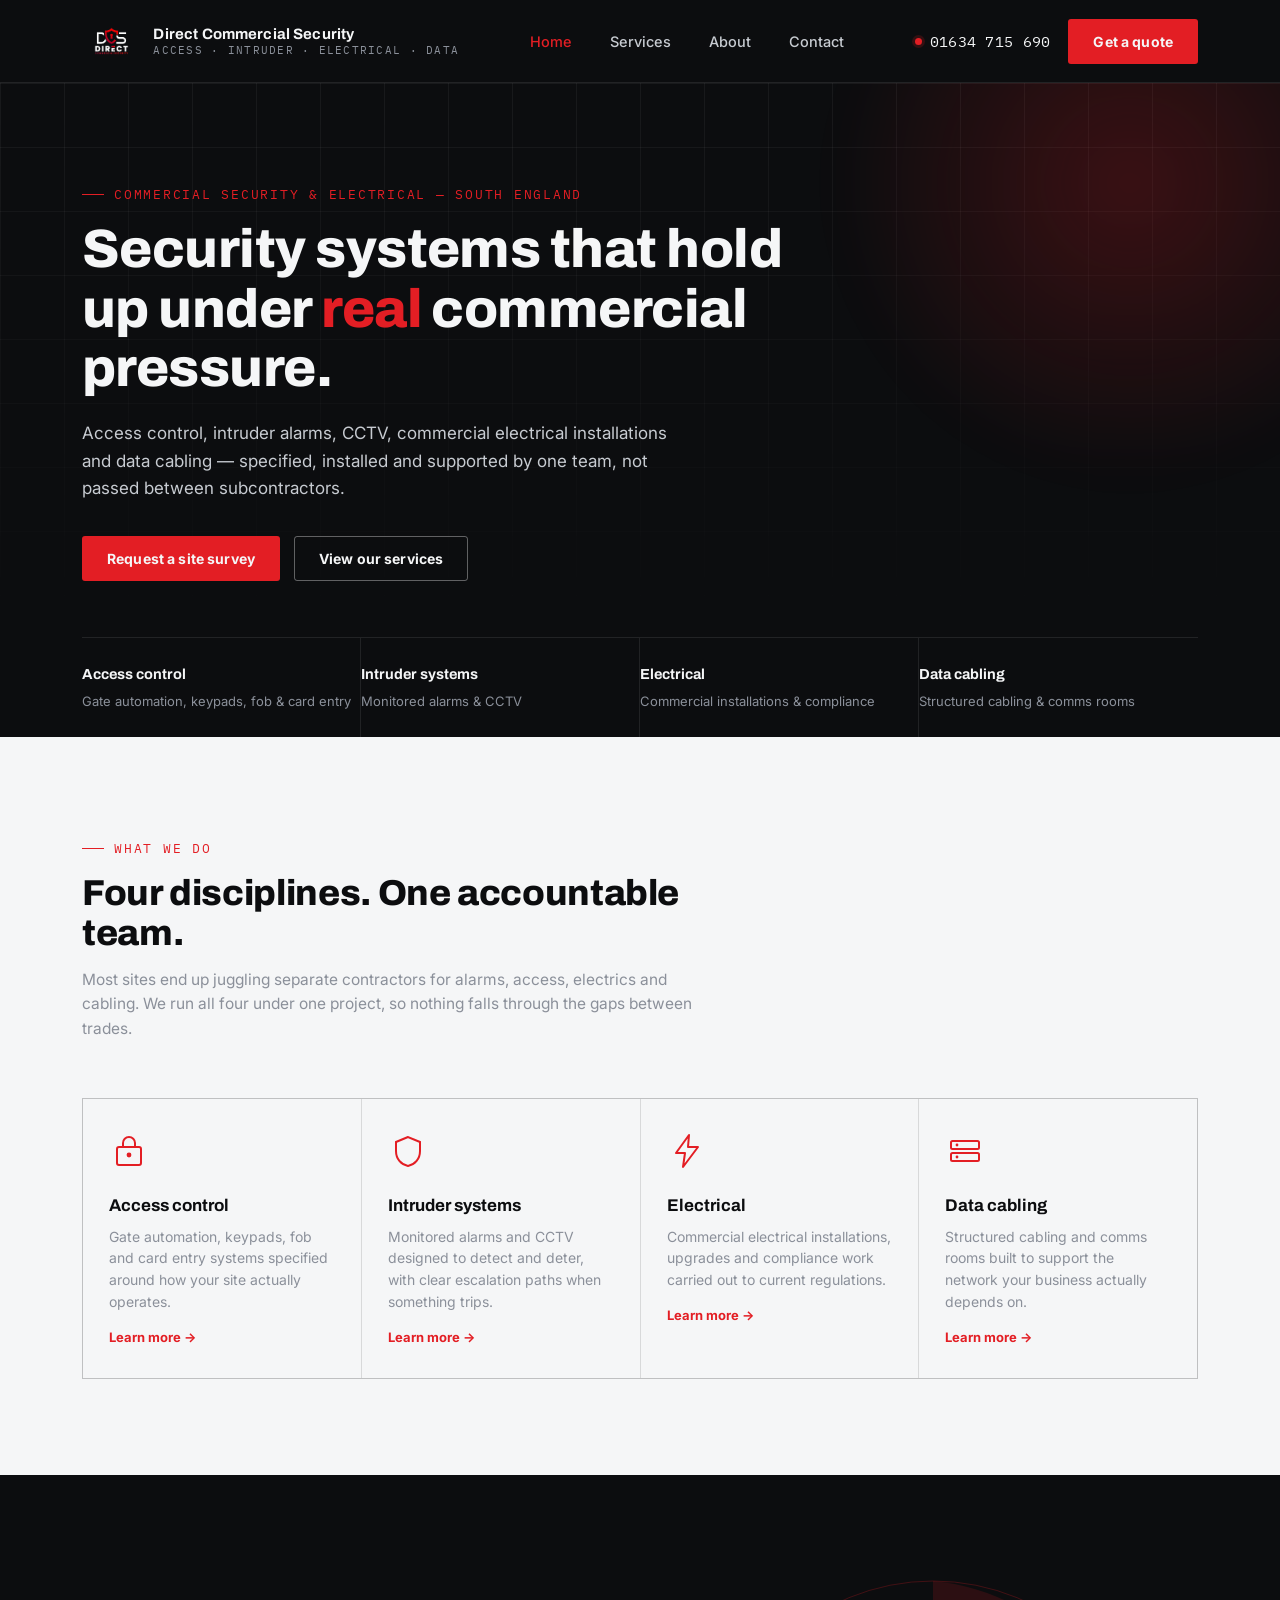
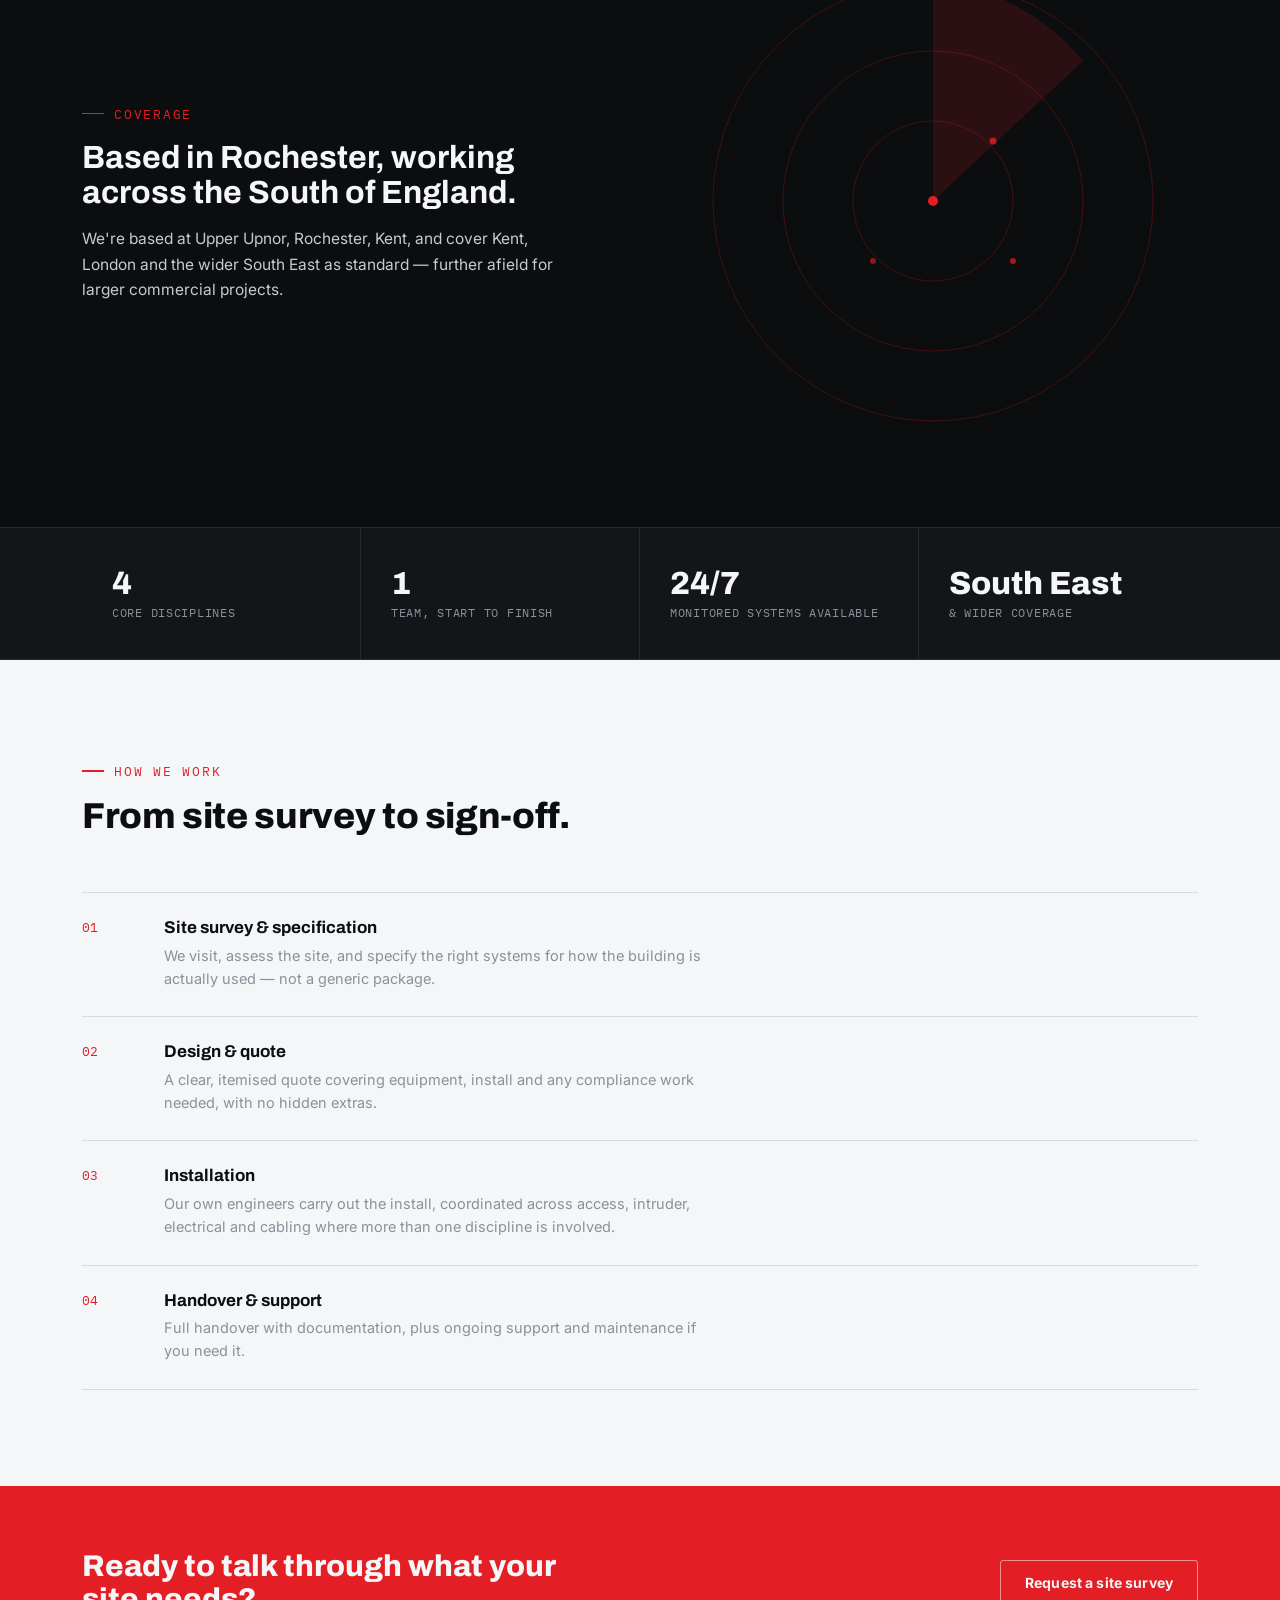
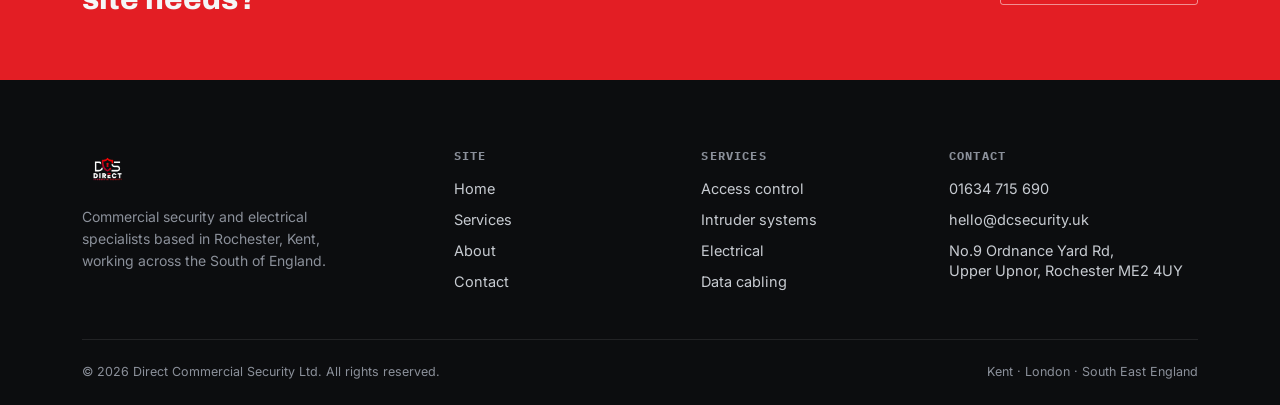
==== index.html @ ff867032 "Add files via upload" ====
<!DOCTYPE html>
<html lang="en">
<head>
<meta charset="UTF-8">
<meta name="viewport" content="width=device-width, initial-scale=1.0">
<title>Direct Commercial Security | Commercial Security &amp; Electrical, South England</title>
<meta name="description" content="Access control, intruder systems, commercial electrical installations and data cabling across the South of England. Specified, installed and supported by one team.">
<link rel="icon" href="assets/logo.jpg">
<link rel="preconnect" href="https://fonts.googleapis.com">
<link href="https://fonts.googleapis.com/css2?family=Archivo:wght@500;700;800&family=Inter:wght@400;500;600;700&family=IBM+Plex+Mono:wght@400;500&display=swap" rel="stylesheet">
<link rel="stylesheet" href="style.css">
</head>
<body>

<header class="site-header" id="siteHeader">
  <div class="wrap">
    <a href="index.html" class="brand">
      <img src="assets/logo-dark.png" alt="Direct Commercial Security logo">
      <span class="brand-text"><strong>Direct Commercial Security</strong><span>Access &middot; Intruder &middot; Electrical &middot; Data</span></span>
    </a>
    <nav class="main-nav">
      <ul>
        <li><a href="index.html" class="active">Home</a></li>
        <li><a href="services.html">Services</a></li>
        <li><a href="about.html">About</a></li>
        <li><a href="contact.html">Contact</a></li>
      </ul>
    </nav>
    <div class="header-cta">
      <a class="tel-link" href="tel:01634715690"><span class="dot"></span>01634 715 690</a>
      <a class="btn btn-red" href="contact.html">Get a quote</a>
    </div>
    <button class="nav-toggle" aria-label="Toggle menu" aria-expanded="false">&#9776;</button>
  </div>
</header>

<section class="hero">
  <div class="hero-grid"></div>
  <div class="hero-glow"></div>
  <div class="wrap">
    <div class="hero-content">
      <span class="eyebrow">Commercial security &amp; electrical &mdash; south england</span>
      <h1>Security systems that hold up under <em>real</em> commercial pressure.</h1>
      <p class="hero-sub">Access control, intruder alarms, CCTV, commercial electrical installations and data cabling &mdash; specified, installed and supported by one team, not passed between subcontractors.</p>
      <div class="hero-actions">
        <a href="contact.html" class="btn btn-red">Request a site survey</a>
        <a href="services.html" class="btn btn-outline-dark">View our services</a>
      </div>
    </div>
    <div class="hero-services">
      <div><strong>Access control</strong>Gate automation, keypads, fob &amp; card entry</div>
      <div><strong>Intruder systems</strong>Monitored alarms &amp; CCTV</div>
      <div><strong>Electrical</strong>Commercial installations &amp; compliance</div>
      <div><strong>Data cabling</strong>Structured cabling &amp; comms rooms</div>
    </div>
  </div>
</section>

<section class="section-light">
  <div class="wrap">
    <div class="section-head">
      <span class="eyebrow">What we do</span>
      <h2>Four disciplines. One accountable team.</h2>
      <p>Most sites end up juggling separate contractors for alarms, access, electrics and cabling. We run all four under one project, so nothing falls through the gaps between trades.</p>
    </div>
    <div class="service-grid">
      <div class="service-card">
        <svg class="icon" viewBox="0 0 40 40" fill="none" stroke="currentColor" stroke-width="2"><rect x="8" y="16" width="24" height="18" rx="2"/><path d="M14 16v-4a6 6 0 0 1 12 0v4"/><circle cx="20" cy="24" r="2.4" fill="currentColor" stroke="none"/></svg>
        <h3>Access control</h3>
        <p>Gate automation, keypads, fob and card entry systems specified around how your site actually operates.</p>
        <a href="services.html#access-control">Learn more &rarr;</a>
      </div>
      <div class="service-card">
        <svg class="icon" viewBox="0 0 40 40" fill="none" stroke="currentColor" stroke-width="2"><path d="M20 6 8 11v9c0 8 5 13.5 12 15 7-1.5 12-7 12-15v-9L20 6Z"/></svg>
        <h3>Intruder systems</h3>
        <p>Monitored alarms and CCTV designed to detect and deter, with clear escalation paths when something trips.</p>
        <a href="services.html#intruder-systems">Learn more &rarr;</a>
      </div>
      <div class="service-card">
        <svg class="icon" viewBox="0 0 40 40" fill="none" stroke="currentColor" stroke-width="2"><path d="M22 4 9 22h9l-2 14 15-20h-10l1-12Z" stroke-linejoin="round"/></svg>
        <h3>Electrical</h3>
        <p>Commercial electrical installations, upgrades and compliance work carried out to current regulations.</p>
        <a href="services.html#electrical">Learn more &rarr;</a>
      </div>
      <div class="service-card">
        <svg class="icon" viewBox="0 0 40 40" fill="none" stroke="currentColor" stroke-width="2"><rect x="6" y="10" width="28" height="8" rx="1.5"/><rect x="6" y="22" width="28" height="8" rx="1.5"/><circle cx="12" cy="14" r="1.4" fill="currentColor" stroke="none"/><circle cx="12" cy="26" r="1.4" fill="currentColor" stroke="none"/></svg>
        <h3>Data cabling</h3>
        <p>Structured cabling and comms rooms built to support the network your business actually depends on.</p>
        <a href="services.html#data-cabling">Learn more &rarr;</a>
      </div>
    </div>
  </div>
</section>

<section class="section-dark">
  <div class="wrap" style="display:grid;grid-template-columns:1fr 1fr;gap:56px;align-items:center;">
    <div>
      <span class="eyebrow">Coverage</span>
      <h2 style="font-size:clamp(24px,3vw,32px);margin-bottom:16px;">Based in Rochester, working across the South of England.</h2>
      <p style="color:var(--paper);font-size:15.5px;line-height:1.65;max-width:480px;">We're based at Upper Upnor, Rochester, Kent, and cover Kent, London and the wider South East as standard &mdash; further afield for larger commercial projects.</p>
    </div>
    <div class="coverage">
      <svg viewBox="0 0 460 460" xmlns="http://www.w3.org/2000/svg">
        <circle class="radar-ring" cx="230" cy="230" r="80"/>
        <circle class="radar-ring" cx="230" cy="230" r="150"/>
        <circle class="radar-ring" cx="230" cy="230" r="220"/>
        <g class="radar-sweep">
          <path d="M230 230 L230 10 A220 220 0 0 1 380 90 Z" fill="rgba(227,30,36,0.15)"/>
        </g>
        <circle class="radar-blip" cx="230" cy="230" r="5"/>
        <circle class="radar-blip" cx="290" cy="170" r="3.5" opacity="0.8"/>
        <circle class="radar-blip" cx="170" cy="290" r="3" opacity="0.6"/>
        <circle class="radar-blip" cx="310" cy="290" r="3" opacity="0.7"/>
      </svg>
    </div>
  </div>
</section>

<div class="stats-bar">
  <div class="wrap">
    <div class="stats-grid">
      <div class="stat"><strong>4</strong><span>Core disciplines</span></div>
      <div class="stat"><strong>1</strong><span>Team, start to finish</span></div>
      <div class="stat"><strong>24/7</strong><span>Monitored systems available</span></div>
      <div class="stat"><strong>South East</strong><span>&amp; wider coverage</span></div>
    </div>
  </div>
</div>

<section class="section-light">
  <div class="wrap">
    <div class="section-head">
      <span class="eyebrow">How we work</span>
      <h2>From site survey to sign-off.</h2>
    </div>
    <div class="approach-list">
      <div class="approach-item">
        <span class="step-num"></span>
        <div><h3>Site survey &amp; specification</h3><p>We visit, assess the site, and specify the right systems for how the building is actually used &mdash; not a generic package.</p></div>
      </div>
      <div class="approach-item">
        <span class="step-num"></span>
        <div><h3>Design &amp; quote</h3><p>A clear, itemised quote covering equipment, install and any compliance work needed, with no hidden extras.</p></div>
      </div>
      <div class="approach-item">
        <span class="step-num"></span>
        <div><h3>Installation</h3><p>Our own engineers carry out the install, coordinated across access, intruder, electrical and cabling where more than one discipline is involved.</p></div>
      </div>
      <div class="approach-item">
        <span class="step-num"></span>
        <div><h3>Handover &amp; support</h3><p>Full handover with documentation, plus ongoing support and maintenance if you need it.</p></div>
      </div>
    </div>
  </div>
</section>

<section class="cta-band">
  <div class="wrap">
    <h2>Ready to talk through what your site needs?</h2>
    <a href="contact.html" class="btn btn-outline-dark">Request a site survey</a>
  </div>
</section>

<footer class="site-footer">
  <div class="wrap">
    <div class="footer-grid">
      <div class="footer-brand">
        <img src="assets/logo-dark.png" alt="Direct Commercial Security logo">
        <p>Commercial security and electrical specialists based in Rochester, Kent, working across the South of England.</p>
      </div>
      <div class="footer-col">
        <h4>Site</h4>
        <ul>
          <li><a href="index.html">Home</a></li>
          <li><a href="services.html">Services</a></li>
          <li><a href="about.html">About</a></li>
          <li><a href="contact.html">Contact</a></li>
        </ul>
      </div>
      <div class="footer-col">
        <h4>Services</h4>
        <ul>
          <li><a href="services.html#access-control">Access control</a></li>
          <li><a href="services.html#intruder-systems">Intruder systems</a></li>
          <li><a href="services.html#electrical">Electrical</a></li>
          <li><a href="services.html#data-cabling">Data cabling</a></li>
        </ul>
      </div>
      <div class="footer-col">
        <h4>Contact</h4>
        <ul>
          <li><a href="tel:01634715690">01634 715 690</a></li>
          <li><a href="mailto:hello@dcsecurity.uk">hello@dcsecurity.uk</a></li>
          <li><a href="#">No.9 Ordnance Yard Rd,<br>Upper Upnor, Rochester ME2 4UY</a></li>
        </ul>
      </div>
    </div>
    <div class="footer-bottom">
      <span>&copy; <span id="year"></span> Direct Commercial Security Ltd. All rights reserved.</span>
      <span>Kent &middot; London &middot; South East England</span>
    </div>
  </div>
</footer>

<script src="script.js"></script>
</body>
</html>
---- style.css ----
:root{
  --ink:#0c0d0f;
  --ink-2:#141518;
  --ink-3:#1c1e22;
  --paper:#c7cbd1;
  --steel:#8b909a;
  --white:#f5f6f7;
  --red:#e31e24;
  --red-deep:#8a0f13;
  --line-dark:rgba(255,255,255,0.09);
  --line-light:rgba(12,13,15,0.12);
  --font-display:'Archivo',sans-serif;
  --font-body:'Inter',sans-serif;
  --font-mono:'IBM Plex Mono',monospace;
}

*,*::before,*::after{box-sizing:border-box;}
html{scroll-behavior:smooth;}
body{
  margin:0;
  font-family:var(--font-body);
  background:var(--white);
  color:var(--ink);
  -webkit-font-smoothing:antialiased;
}
img{max-width:100%;display:block;}
a{color:inherit;text-decoration:none;}
ul{list-style:none;margin:0;padding:0;}
h1,h2,h3,h4{font-family:var(--font-display);margin:0;line-height:1.1;}
p{margin:0;}

.wrap{max-width:1180px;margin:0 auto;padding:0 32px;}

@media (max-width:640px){.wrap{padding:0 20px;}}

.eyebrow{
  font-family:var(--font-mono);
  font-size:12.5px;letter-spacing:0.14em;text-transform:uppercase;
  color:var(--red);
  display:inline-flex;align-items:center;gap:10px;
  margin-bottom:18px;
}
.eyebrow::before{content:"";width:22px;height:1.5px;background:var(--red);display:inline-block;}

/* ---------------- Header ---------------- */
.site-header{
  position:sticky;top:0;z-index:100;
  background:var(--ink);
  border-bottom:1px solid var(--line-dark);
}
.site-header .wrap{
  display:flex;align-items:center;justify-content:space-between;
  height:82px;
}
.brand{display:flex;align-items:center;gap:12px;}
.brand img{height:44px;width:auto;}
.brand-text{display:flex;flex-direction:column;line-height:1.15;}
.brand-text strong{font-family:var(--font-display);color:var(--white);font-size:15px;letter-spacing:0.01em;}
.brand-text span{font-family:var(--font-mono);color:var(--steel);font-size:10.5px;letter-spacing:0.12em;text-transform:uppercase;}

.main-nav ul{display:flex;gap:2px;}
.main-nav a{
  color:var(--paper);
  font-size:14.5px;
  font-weight:500;
  padding:10px 18px;
  border-radius:3px;
  transition:background .15s ease, color .15s ease;
}
.main-nav a:hover{background:var(--ink-3);color:var(--white);}
.main-nav a.active{color:var(--red);}

.header-cta{display:flex;align-items:center;gap:18px;}
.tel-link{
  font-family:var(--font-mono);
  color:var(--white);
  font-size:14.5px;
  letter-spacing:0.02em;
  display:flex;align-items:center;gap:8px;
}
.tel-link .dot{width:7px;height:7px;border-radius:50%;background:var(--red);flex:none;
  box-shadow:0 0 0 3px rgba(227,30,36,0.18);}

.btn{
  display:inline-flex;align-items:center;justify-content:center;gap:8px;
  font-weight:700;font-size:14px;letter-spacing:0.01em;
  padding:13px 24px;border-radius:3px;border:1.5px solid transparent;
  cursor:pointer;transition:transform .15s ease, background .15s ease, border-color .15s ease, color .15s ease;
  font-family:var(--font-body);
}
.btn:hover{transform:translateY(-1px);}
.btn-red{background:var(--red);color:var(--white);}
.btn-red:hover{background:#c8181e;}
.btn-outline-dark{border-color:rgba(255,255,255,0.35);color:var(--white);}
.btn-outline-dark:hover{border-color:var(--white);background:rgba(255,255,255,0.06);}
.btn-outline-light{border-color:var(--line-light);color:var(--ink);}
.btn-outline-light:hover{border-color:var(--ink);}

.nav-toggle{display:none;background:none;border:none;color:var(--white);font-size:26px;cursor:pointer;}

/* ---------------- Hero ---------------- */
.hero{
  position:relative;
  background:var(--ink);
  color:var(--white);
  overflow:hidden;
  padding:96px 0 0;
}
.hero-grid{
  position:absolute;inset:0;
  background-image:linear-gradient(rgba(255,255,255,0.06) 1px, transparent 1px),linear-gradient(90deg, rgba(255,255,255,0.06) 1px, transparent 1px);
  background-size:64px 64px;
  mask-image:linear-gradient(to bottom, rgba(0,0,0,0.9), transparent 85%);
}
.hero-glow{
  position:absolute;top:-200px;right:-150px;width:600px;height:600px;border-radius:50%;
  background:radial-gradient(circle, rgba(227,30,36,0.22), transparent 70%);
  filter:blur(20px);
}
.hero .wrap{position:relative;}
.hero-content{max-width:720px;padding-bottom:56px;}
.hero-content h1{font-size:clamp(34px,4.4vw,54px);font-weight:800;letter-spacing:-0.01em;margin-bottom:22px;}
.hero-content h1 em{font-style:normal;color:var(--red);}
.hero-sub{font-size:17px;line-height:1.6;color:var(--paper);max-width:600px;margin-bottom:34px;}
.hero-actions{display:flex;gap:14px;flex-wrap:wrap;}

.hero-services{
  display:grid;grid-template-columns:repeat(4,1fr);
  border-top:1px solid var(--line-dark);
}
.hero-services div{padding:26px 0;border-right:1px solid var(--line-dark);}
.hero-services div:last-child{border-right:none;}
.hero-services strong{display:block;font-family:var(--font-display);font-size:14.5px;color:var(--white);margin-bottom:6px;}
.hero-services div{font-size:13px;color:var(--steel);line-height:1.5;}

@media (max-width:900px){
  .hero-services{grid-template-columns:repeat(2,1fr);}
  .hero-services div:nth-child(2){border-right:none;}
}
@media (max-width:640px){
  .hero-services{grid-template-columns:1fr;}
  .hero-services div{border-right:none;border-bottom:1px solid var(--line-dark);}
}

/* ---------------- Section basics ---------------- */
.section-light{background:var(--white);padding:96px 0;}
.section-dark{background:var(--ink);color:var(--white);padding:96px 0;}
.section-head{max-width:640px;margin-bottom:56px;}
.section-head h2{font-size:clamp(26px,3vw,36px);font-weight:800;letter-spacing:-0.01em;}
.section-head p{margin-top:14px;color:var(--steel);font-size:15.5px;line-height:1.6;}
.section-dark .section-head p{color:var(--paper);}

/* ---------------- Service cards ---------------- */
.service-grid{display:grid;grid-template-columns:repeat(4,1fr);gap:1px;background:var(--line-light);border:1px solid var(--line-light);}
.service-card{background:var(--white);padding:32px 26px;}
.service-card .icon{width:40px;height:40px;margin-bottom:22px;color:var(--red);}
.service-card h3{font-size:17px;font-weight:700;margin-bottom:10px;}
.service-card p{font-size:14px;color:var(--steel);line-height:1.55;}
.service-card a{display:inline-block;margin-top:16px;font-size:13px;font-weight:700;color:var(--red);}

@media (max-width:900px){.service-grid{grid-template-columns:repeat(2,1fr);}}
@media (max-width:560px){.service-grid{grid-template-columns:1fr;}}

/* ---------------- Radar coverage diagram ---------------- */
.coverage{position:relative;display:flex;align-items:center;justify-content:center;}
.coverage svg{width:100%;max-width:460px;height:auto;}
.radar-sweep{transform-origin:230px 230px;animation:sweep 4s linear infinite;}
@keyframes sweep{from{transform:rotate(0deg);}to{transform:rotate(360deg);}}
.radar-ring{fill:none;stroke:rgba(227,30,36,0.25);}
.radar-blip{fill:var(--red);}

@media (prefers-reduced-motion: reduce){
  .radar-sweep{animation:none;}
}

/* ---------------- Stats bar ---------------- */
.stats-bar{background:var(--ink-2);border-top:1px solid var(--line-dark);border-bottom:1px solid var(--line-dark);}
.stats-grid{display:grid;grid-template-columns:repeat(4,1fr);}
.stat{padding:38px 30px;border-right:1px solid var(--line-dark);}
.stat:last-child{border-right:none;}
.stat strong{display:block;font-family:var(--font-display);font-size:32px;color:var(--white);font-weight:800;}
.stat span{font-family:var(--font-mono);font-size:12px;letter-spacing:0.06em;text-transform:uppercase;color:var(--steel);}
@media (max-width:900px){.stats-grid{grid-template-columns:repeat(2,1fr);}.stat{border-bottom:1px solid var(--line-dark);}}
@media (max-width:560px){.stats-grid{grid-template-columns:1fr;}}

/* ---------------- Approach steps ---------------- */
.approach-list{counter-reset:step;}
.approach-item{display:grid;grid-template-columns:60px 1fr;gap:22px;padding:26px 0;border-top:1px solid var(--line-light);}
.approach-item:last-child{border-bottom:1px solid var(--line-light);}
.approach-item .step-num{counter-increment:step;font-family:var(--font-mono);font-size:13px;color:var(--red);}
.approach-item .step-num::before{content:"0" counter(step);}
.approach-item h3{font-size:17px;font-weight:700;margin-bottom:6px;}
.approach-item p{font-size:14.5px;color:var(--steel);line-height:1.6;max-width:560px;}

/* ---------------- CTA band ---------------- */
.cta-band{background:var(--red);color:var(--white);padding:64px 0;}
.cta-band .wrap{display:flex;align-items:center;justify-content:space-between;gap:32px;flex-wrap:wrap;}
.cta-band h2{font-size:clamp(22px,2.6vw,30px);font-weight:800;max-width:520px;}
.cta-band .btn-outline-dark{border-color:rgba(255,255,255,0.5);}

/* ---------------- Footer ---------------- */
.site-footer{background:var(--ink);color:var(--paper);padding:70px 0 26px;}
.footer-grid{display:grid;grid-template-columns:1.6fr 1fr 1fr 1.2fr;gap:40px;padding-bottom:48px;border-bottom:1px solid var(--line-dark);}
.footer-brand img{height:38px;margin-bottom:18px;}
.footer-brand p{font-size:14px;color:var(--steel);line-height:1.6;max-width:280px;}
.footer-col h4{font-family:var(--font-mono);font-size:11.5px;letter-spacing:0.1em;text-transform:uppercase;color:var(--steel);margin-bottom:16px;}
.footer-col ul{display:flex;flex-direction:column;gap:11px;}
.footer-col a{font-size:14.5px;color:var(--paper);}
.footer-col a:hover{color:var(--white);}
.footer-bottom{display:flex;justify-content:space-between;padding-top:24px;font-size:12.5px;color:var(--steel);flex-wrap:wrap;gap:10px;}

@media (max-width:900px){.footer-grid{grid-template-columns:1fr 1fr;}}
@media (max-width:560px){.footer-grid{grid-template-columns:1fr;}}

/* ---------------- Page hero (inner pages) ---------------- */
.page-hero{position:relative;background:var(--ink);color:var(--white);padding:70px 0 54px;overflow:hidden;}
.page-hero .crumb{font-family:var(--font-mono);font-size:12px;color:var(--steel);letter-spacing:0.04em;}
.page-hero .crumb a{color:var(--steel);}
.page-hero .crumb a:hover{color:var(--white);}
.page-hero h1{font-size:clamp(28px,3.6vw,42px);font-weight:800;letter-spacing:-0.01em;margin:16px 0 14px;max-width:720px;}
.page-hero p{color:var(--paper);font-size:16px;max-width:620px;line-height:1.6;}

/* ---------------- Service detail (services page) ---------------- */
.service-detail{display:grid;grid-template-columns:1fr 1fr;gap:56px;padding:56px 0;border-bottom:1px solid var(--line-light);align-items:start;}
.service-detail:last-child{border-bottom:none;}
.service-detail .num{font-family:var(--font-mono);font-size:12.5px;color:var(--red);letter-spacing:0.08em;text-transform:uppercase;}
.service-detail h2{font-size:26px;font-weight:800;margin:14px 0 16px;}
.service-detail .lede{font-size:15.5px;color:var(--steel);line-height:1.65;margin-bottom:20px;}
.service-detail ul{display:flex;flex-direction:column;gap:12px;}
.service-detail ul li{font-size:14.5px;color:var(--ink);padding-left:22px;position:relative;line-height:1.5;}
.service-detail ul li::before{content:"";position:absolute;left:0;top:7px;width:9px;height:9px;background:var(--red);border-radius:1px;}
.service-detail-media{background:var(--ink-2);border-radius:4px;padding:32px;min-height:220px;display:flex;align-items:center;justify-content:center;}

@media (max-width:800px){.service-detail{grid-template-columns:1fr;gap:26px;}}

/* ---------------- About page ---------------- */
.value-grid{display:grid;grid-template-columns:repeat(3,1fr);gap:1px;background:var(--line-light);border:1px solid var(--line-light);}
.value-card{background:var(--white);padding:30px 26px;}
.value-card h3{font-size:16px;font-weight:700;margin-bottom:10px;}
.value-card p{font-size:14px;color:var(--steel);line-height:1.6;}
@media (max-width:760px){.value-grid{grid-template-columns:1fr;}}

/* ---------------- Contact page ---------------- */
.contact-grid{display:grid;grid-template-columns:1fr 1fr;gap:60px;}
.contact-info h2{font-size:22px;font-weight:800;margin-bottom:18px;}
.contact-info ul{display:flex;flex-direction:column;gap:20px;margin-top:26px;}
.contact-info li{display:flex;gap:14px;font-size:15px;line-height:1.55;}
.contact-info li strong{display:block;font-family:var(--font-mono);font-size:11px;letter-spacing:0.08em;text-transform:uppercase;color:var(--red);margin-bottom:4px;}
.contact-form{background:var(--ink-2);padding:36px;border-radius:4px;}
.contact-form label{display:block;font-size:13px;font-weight:600;color:var(--paper);margin-bottom:8px;}
.contact-form input,.contact-form textarea{
  width:100%;background:var(--ink);border:1px solid var(--line-dark);color:var(--white);
  padding:13px 14px;border-radius:3px;font-family:var(--font-body);font-size:14.5px;margin-bottom:18px;
}
.contact-form input:focus,.contact-form textarea:focus{outline:2px solid var(--red);outline-offset:1px;}
.contact-form textarea{min-height:120px;resize:vertical;}
.form-note{font-size:12.5px;color:var(--steel);margin-top:14px;line-height:1.5;}

@media (max-width:800px){.contact-grid{grid-template-columns:1fr;}}

/* ---------------- Mobile nav ---------------- */
@media (max-width:960px){
  .main-nav,.header-cta .tel-link{display:none;}
  .nav-toggle{display:block;}
  .header-cta{gap:12px;}
  .site-header.nav-open .main-nav{
    display:flex;position:absolute;top:82px;left:0;right:0;background:var(--ink);
    border-top:1px solid var(--line-dark);border-bottom:1px solid var(--line-dark);
    padding:10px 20px;
  }
  .site-header.nav-open .main-nav ul{flex-direction:column;gap:2px;}
}
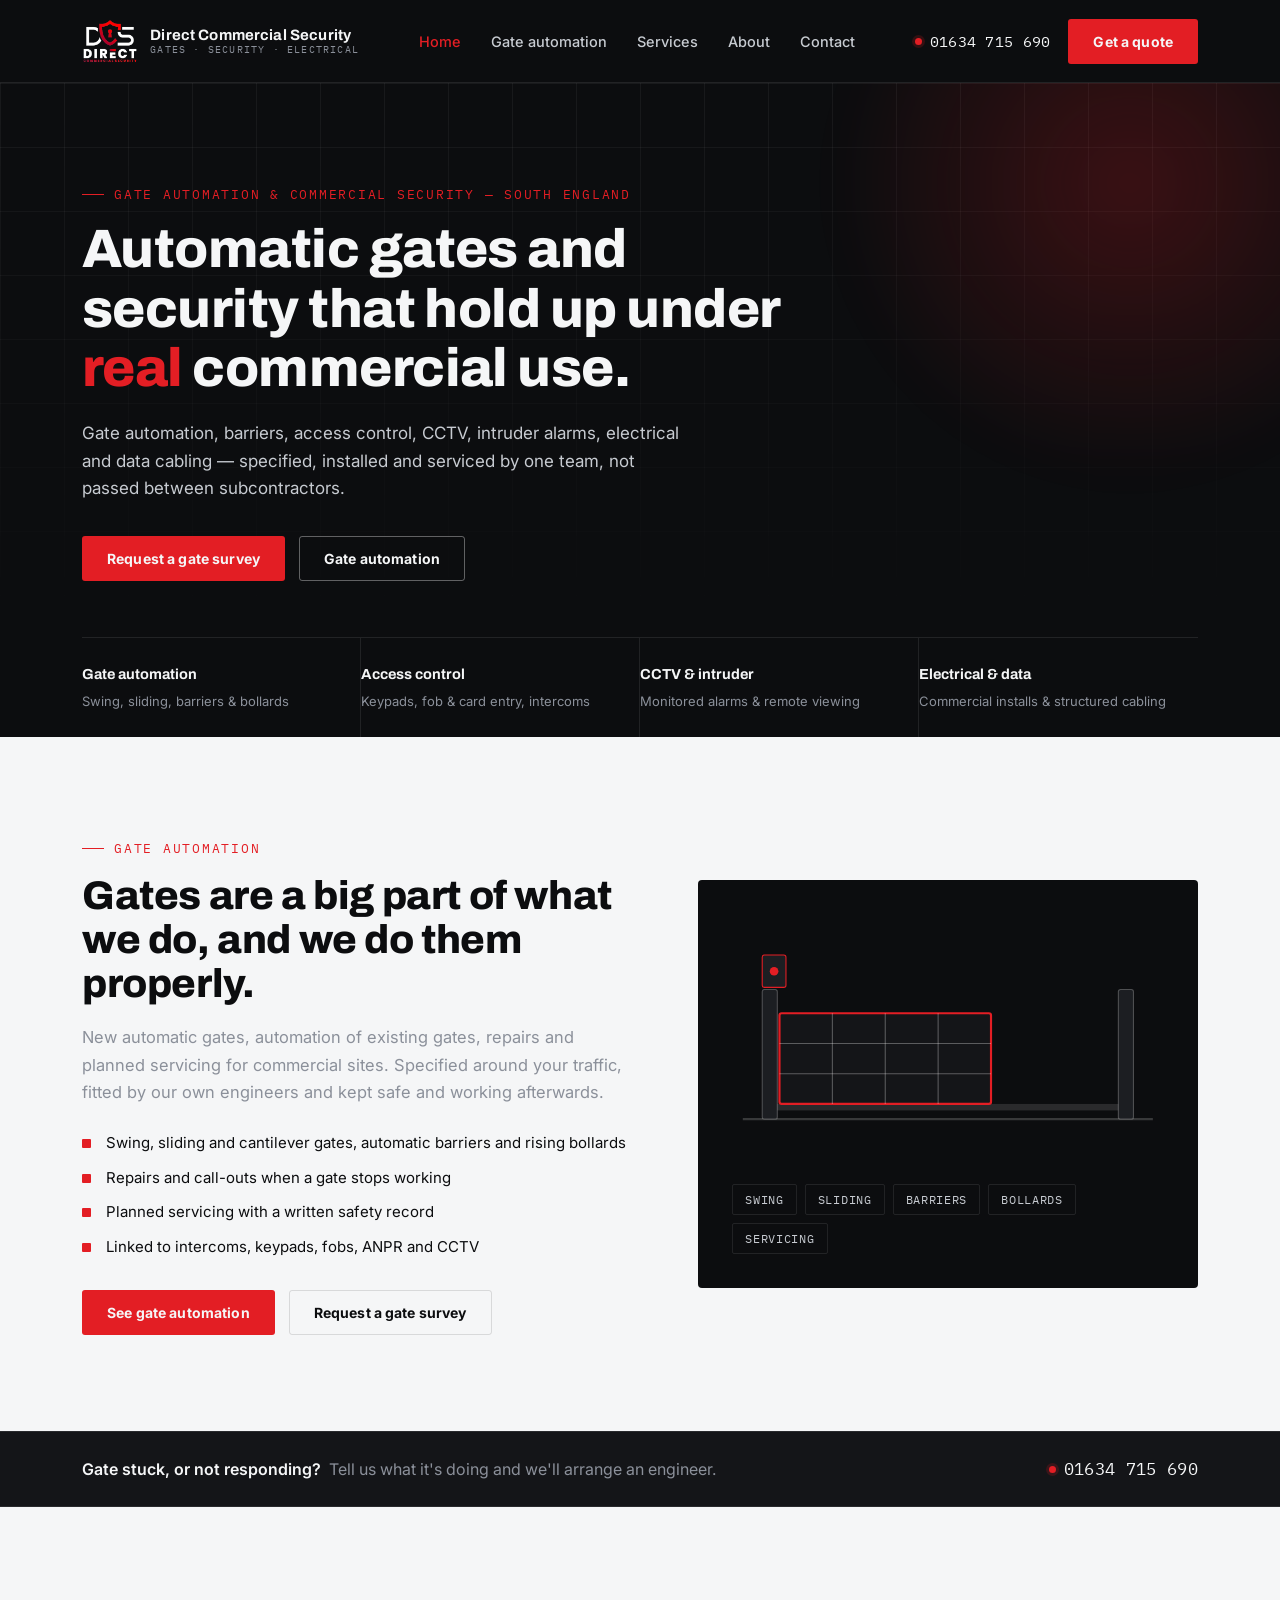
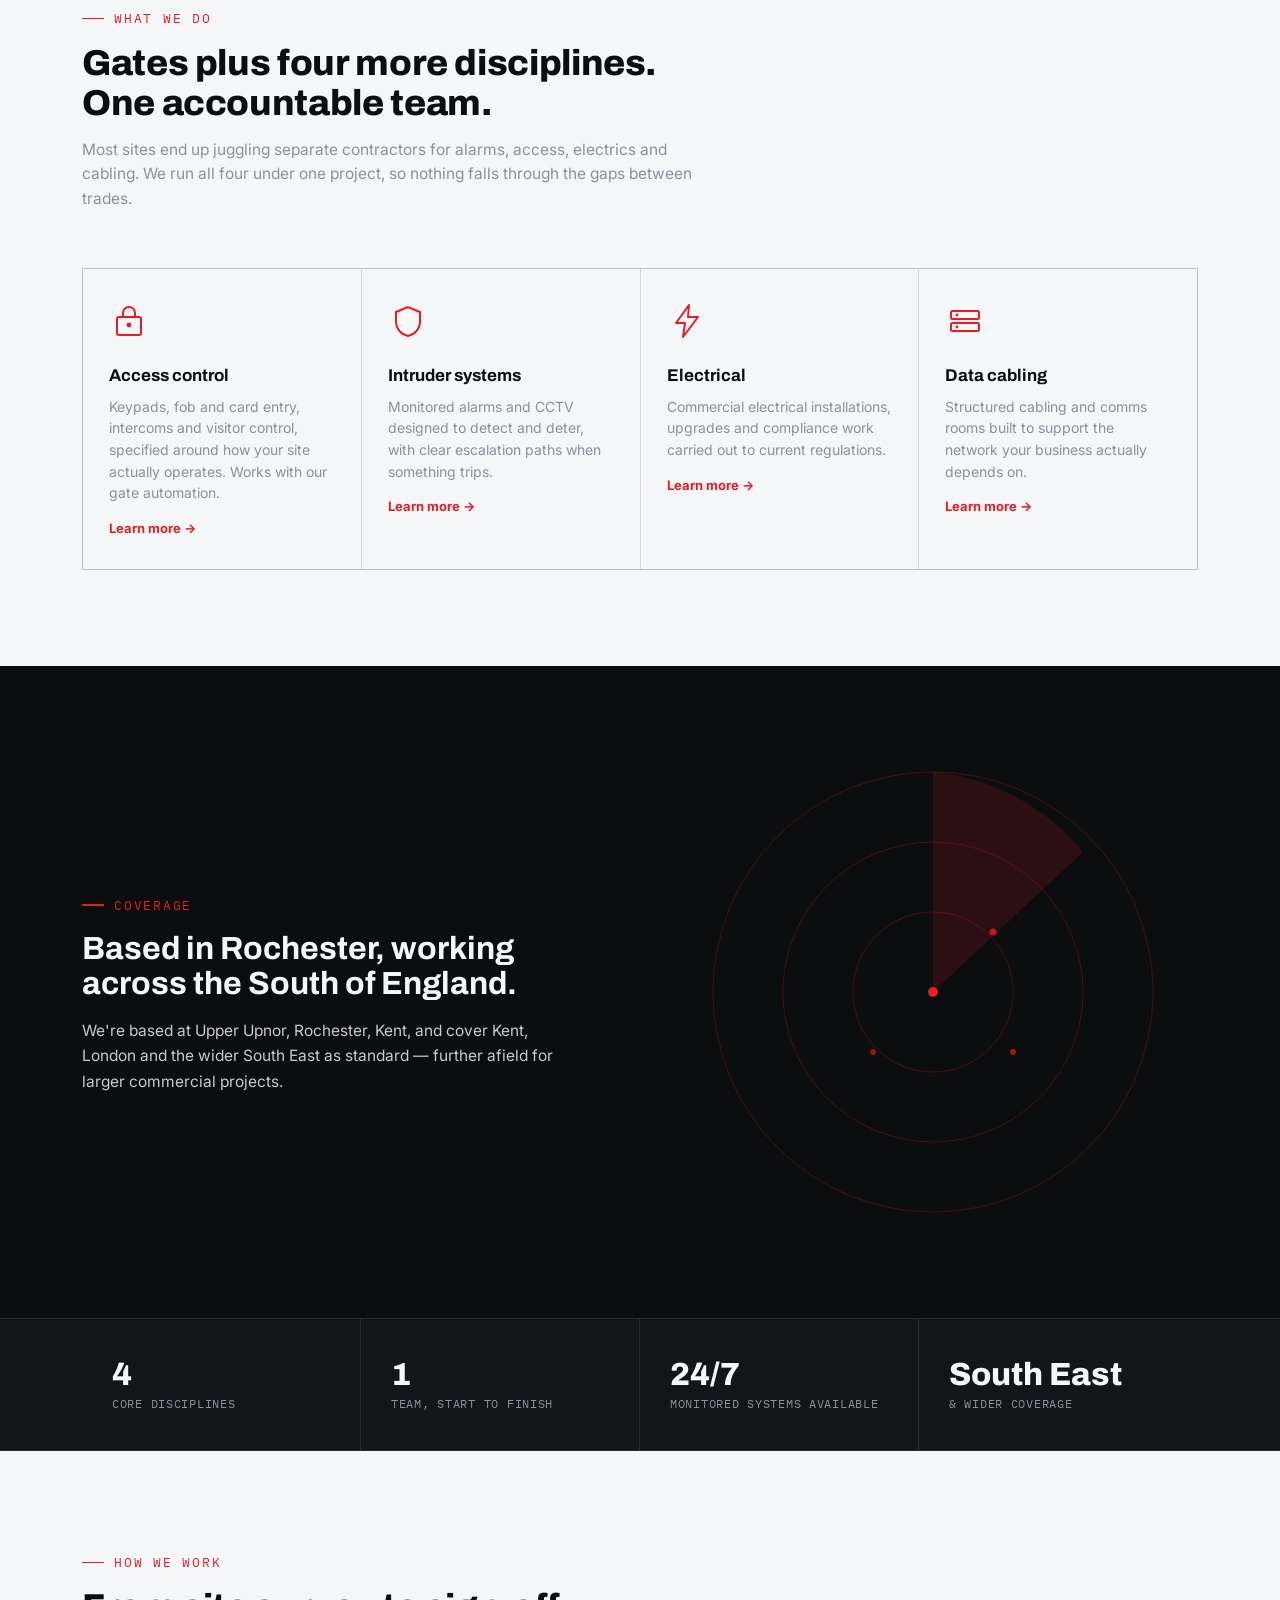
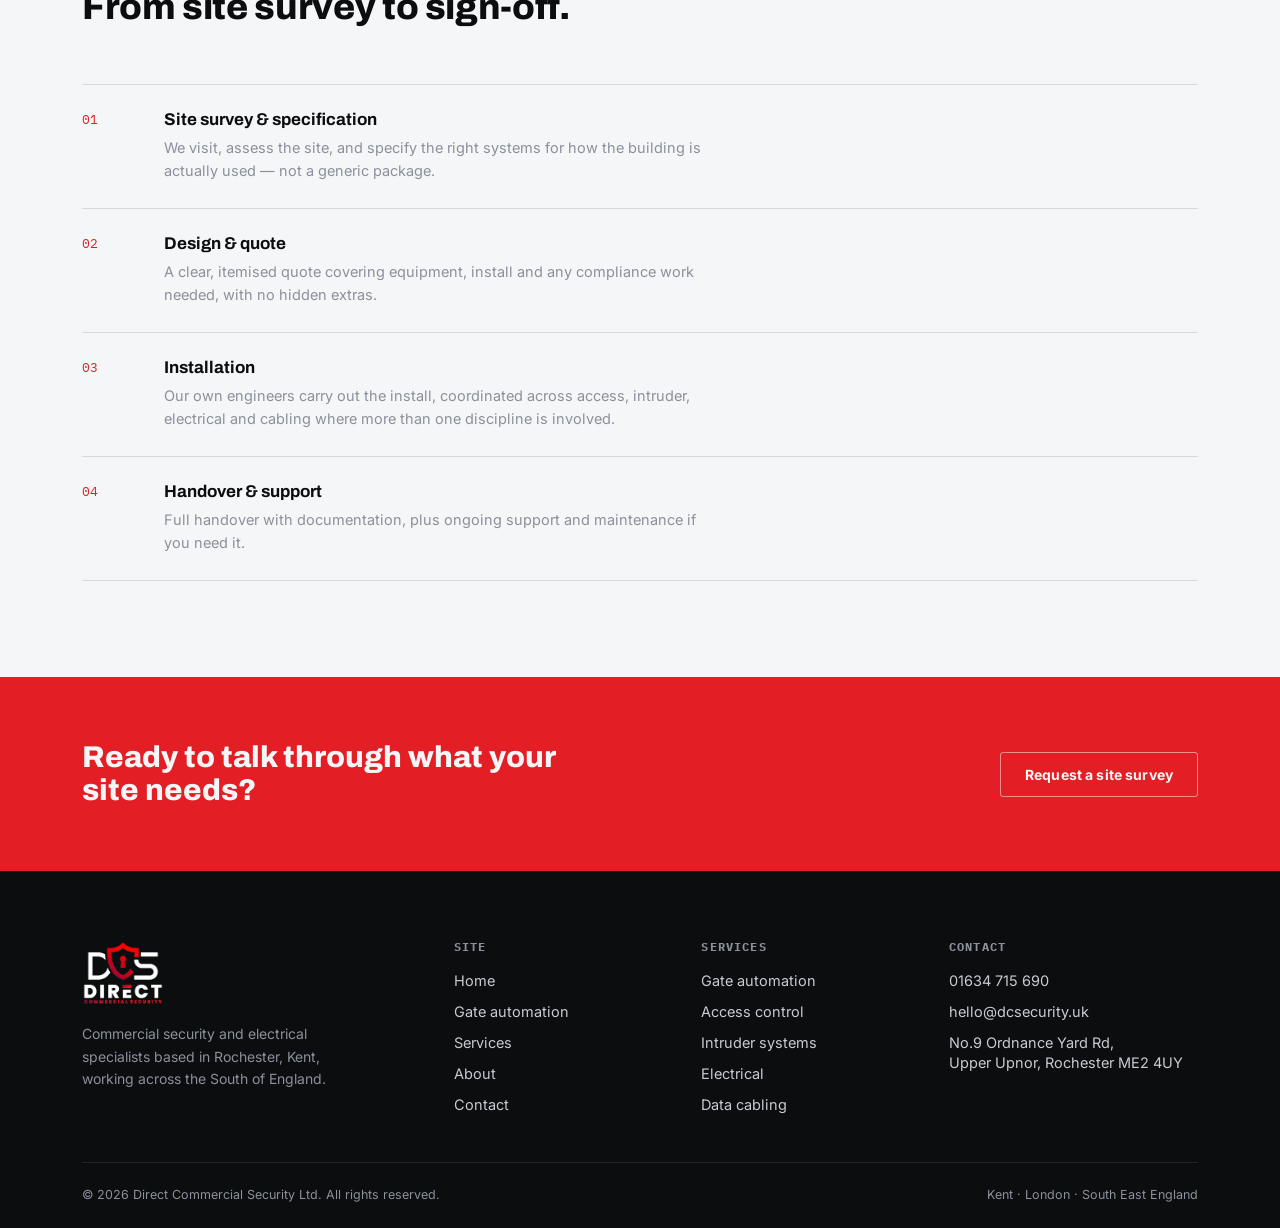
==== commit aaaa8c20: "Add gate automation page and feature gates on the homepage New gates.html (types, install/repair/ser" ====
--- a/index.html
+++ b/index.html
@@ -3,8 +3,8 @@
 <head>
 <meta charset="UTF-8">
 <meta name="viewport" content="width=device-width, initial-scale=1.0">
-<title>Direct Commercial Security | Commercial Security &amp; Electrical, South England</title>
-<meta name="description" content="Access control, intruder systems, commercial electrical installations and data cabling across the South of England. Specified, installed and supported by one team.">
+<title>Gate Automation &amp; Commercial Security | Direct Commercial Security, Kent</title>
+<meta name="description" content="Commercial gate automation, barriers and servicing, plus access control, CCTV, intruder alarms, electrical and data cabling across Kent, London and the South East.">
 <link rel="icon" href="assets/logo.jpg">
 <link rel="preconnect" href="https://fonts.googleapis.com">
 <link href="https://fonts.googleapis.com/css2?family=Archivo:wght@500;700;800&family=Inter:wght@400;500;600;700&family=IBM+Plex+Mono:wght@400;500&display=swap" rel="stylesheet">
@@ -16,11 +16,12 @@
   <div class="wrap">
     <a href="index.html" class="brand">
       <img src="assets/logo-dark.png" alt="Direct Commercial Security logo">
-      <span class="brand-text"><strong>Direct Commercial Security</strong><span>Access &middot; Intruder &middot; Electrical &middot; Data</span></span>
+      <span class="brand-text"><strong>Direct Commercial Security</strong><span>Gates &middot; Security &middot; Electrical</span></span>
     </a>
     <nav class="main-nav">
       <ul>
         <li><a href="index.html" class="active">Home</a></li>
+        <li><a href="gates.html">Gate automation</a></li>
         <li><a href="services.html">Services</a></li>
         <li><a href="about.html">About</a></li>
         <li><a href="contact.html">Contact</a></li>
@@ -39,35 +40,81 @@
   <div class="hero-glow"></div>
   <div class="wrap">
     <div class="hero-content">
-      <span class="eyebrow">Commercial security &amp; electrical &mdash; south england</span>
-      <h1>Security systems that hold up under <em>real</em> commercial pressure.</h1>
-      <p class="hero-sub">Access control, intruder alarms, CCTV, commercial electrical installations and data cabling &mdash; specified, installed and supported by one team, not passed between subcontractors.</p>
+      <span class="eyebrow">Gate automation &amp; commercial security &mdash; south england</span>
+      <h1>Automatic gates and security that hold up under <em>real</em> commercial use.</h1>
+      <p class="hero-sub">Gate automation, barriers, access control, CCTV, intruder alarms, electrical and data cabling &mdash; specified, installed and serviced by one team, not passed between subcontractors.</p>
       <div class="hero-actions">
-        <a href="contact.html" class="btn btn-red">Request a site survey</a>
-        <a href="services.html" class="btn btn-outline-dark">View our services</a>
+        <a href="contact.html" class="btn btn-red">Request a gate survey</a>
+        <a href="gates.html" class="btn btn-outline-dark">Gate automation</a>
       </div>
     </div>
     <div class="hero-services">
-      <div><strong>Access control</strong>Gate automation, keypads, fob &amp; card entry</div>
-      <div><strong>Intruder systems</strong>Monitored alarms &amp; CCTV</div>
-      <div><strong>Electrical</strong>Commercial installations &amp; compliance</div>
-      <div><strong>Data cabling</strong>Structured cabling &amp; comms rooms</div>
-    </div>
-  </div>
-</section>
+      <div><strong>Gate automation</strong>Swing, sliding, barriers &amp; bollards</div>
+      <div><strong>Access control</strong>Keypads, fob &amp; card entry, intercoms</div>
+      <div><strong>CCTV &amp; intruder</strong>Monitored alarms &amp; remote viewing</div>
+      <div><strong>Electrical &amp; data</strong>Commercial installs &amp; structured cabling</div>
+    </div>
+  </div>
+</section>
+
+<section class="gate-feature">
+  <div class="wrap gate-feature-grid">
+    <div>
+      <span class="eyebrow">Gate automation</span>
+      <h2>Gates are a big part of what we do, and we do them properly.</h2>
+      <p class="lede">New automatic gates, automation of existing gates, repairs and planned servicing for commercial sites. Specified around your traffic, fitted by our own engineers and kept safe and working afterwards.</p>
+      <ul>
+        <li>Swing, sliding and cantilever gates, automatic barriers and rising bollards</li>
+        <li>Repairs and call-outs when a gate stops working</li>
+        <li>Planned servicing with a written safety record</li>
+        <li>Linked to intercoms, keypads, fobs, ANPR and CCTV</li>
+      </ul>
+      <div class="gate-feature-actions">
+        <a href="gates.html" class="btn btn-red">See gate automation</a>
+        <a href="contact.html" class="btn btn-outline-light">Request a gate survey</a>
+      </div>
+    </div>
+    <div class="gate-panel">
+      <svg viewBox="0 0 400 230" fill="none" xmlns="http://www.w3.org/2000/svg" role="img" aria-label="Illustration of a sliding gate opening">
+        <line x1="10" y1="190" x2="390" y2="190" stroke="rgba(255,255,255,0.18)" stroke-width="2"/>
+        <rect x="28" y="70" width="14" height="120" rx="2" fill="#1c1e22" stroke="rgba(255,255,255,0.25)"/>
+        <rect x="358" y="70" width="14" height="120" rx="2" fill="#1c1e22" stroke="rgba(255,255,255,0.25)"/>
+        <rect x="42" y="176" width="316" height="6" fill="rgba(255,255,255,0.12)"/>
+        <g class="gate-gate-slide">
+          <rect x="44" y="92" width="196" height="84" rx="2" fill="#141518" stroke="#e31e24" stroke-width="2"/>
+          <line x1="44" y1="120" x2="240" y2="120" stroke="rgba(255,255,255,0.3)"/>
+          <line x1="44" y1="148" x2="240" y2="148" stroke="rgba(255,255,255,0.3)"/>
+          <line x1="93" y1="92" x2="93" y2="176" stroke="rgba(255,255,255,0.3)"/>
+          <line x1="142" y1="92" x2="142" y2="176" stroke="rgba(255,255,255,0.3)"/>
+          <line x1="191" y1="92" x2="191" y2="176" stroke="rgba(255,255,255,0.3)"/>
+        </g>
+        <rect x="28" y="38" width="22" height="30" rx="2" fill="#1c1e22" stroke="#e31e24"/>
+        <circle cx="39" cy="53" r="4" fill="#e31e24"/>
+      </svg>
+      <div class="gate-chips"><span>Swing</span><span>Sliding</span><span>Barriers</span><span>Bollards</span><span>Servicing</span></div>
+    </div>
+  </div>
+</section>
+
+<div class="gate-strip">
+  <div class="wrap">
+    <p>Gate stuck, or not responding?<span>Tell us what it's doing and we'll arrange an engineer.</span></p>
+    <a class="tel-link" href="tel:01634715690"><span class="dot"></span>01634 715 690</a>
+  </div>
+</div>
 
 <section class="section-light">
   <div class="wrap">
     <div class="section-head">
       <span class="eyebrow">What we do</span>
-      <h2>Four disciplines. One accountable team.</h2>
+      <h2>Gates plus four more disciplines. One accountable team.</h2>
       <p>Most sites end up juggling separate contractors for alarms, access, electrics and cabling. We run all four under one project, so nothing falls through the gaps between trades.</p>
     </div>
     <div class="service-grid">
       <div class="service-card">
         <svg class="icon" viewBox="0 0 40 40" fill="none" stroke="currentColor" stroke-width="2"><rect x="8" y="16" width="24" height="18" rx="2"/><path d="M14 16v-4a6 6 0 0 1 12 0v4"/><circle cx="20" cy="24" r="2.4" fill="currentColor" stroke="none"/></svg>
         <h3>Access control</h3>
-        <p>Gate automation, keypads, fob and card entry systems specified around how your site actually operates.</p>
+        <p>Keypads, fob and card entry, intercoms and visitor control, specified around how your site actually operates. Works with our gate automation.</p>
         <a href="services.html#access-control">Learn more &rarr;</a>
       </div>
       <div class="service-card">
@@ -172,6 +219,7 @@
         <h4>Site</h4>
         <ul>
           <li><a href="index.html">Home</a></li>
+          <li><a href="gates.html">Gate automation</a></li>
           <li><a href="services.html">Services</a></li>
           <li><a href="about.html">About</a></li>
           <li><a href="contact.html">Contact</a></li>
@@ -180,6 +228,7 @@
       <div class="footer-col">
         <h4>Services</h4>
         <ul>
+          <li><a href="gates.html">Gate automation</a></li>
           <li><a href="services.html#access-control">Access control</a></li>
           <li><a href="services.html#intruder-systems">Intruder systems</a></li>
           <li><a href="services.html#electrical">Electrical</a></li>
--- a/style.css
+++ b/style.css
@@ -56,14 +56,15 @@
 .brand img{height:44px;width:auto;}
 .brand-text{display:flex;flex-direction:column;line-height:1.15;}
 .brand-text strong{font-family:var(--font-display);color:var(--white);font-size:15px;letter-spacing:0.01em;}
-.brand-text span{font-family:var(--font-mono);color:var(--steel);font-size:10.5px;letter-spacing:0.12em;text-transform:uppercase;}
+.brand-text span{white-space:nowrap;font-family:var(--font-mono);color:var(--steel);font-size:10px;letter-spacing:0.12em;text-transform:uppercase;}
 
 .main-nav ul{display:flex;gap:2px;}
 .main-nav a{
   color:var(--paper);
   font-size:14.5px;
   font-weight:500;
-  padding:10px 18px;
+  padding:10px 14px;
+  white-space:nowrap;
   border-radius:3px;
   transition:background .15s ease, color .15s ease;
 }
@@ -76,12 +77,14 @@
   color:var(--white);
   font-size:14.5px;
   letter-spacing:0.02em;
+  white-space:nowrap;
   display:flex;align-items:center;gap:8px;
 }
 .tel-link .dot{width:7px;height:7px;border-radius:50%;background:var(--red);flex:none;
   box-shadow:0 0 0 3px rgba(227,30,36,0.18);}
 
 .btn{
+  white-space:nowrap;
   display:inline-flex;align-items:center;justify-content:center;gap:8px;
   font-weight:700;font-size:14px;letter-spacing:0.01em;
   padding:13px 24px;border-radius:3px;border:1.5px solid transparent;
@@ -201,7 +204,7 @@
 /* ---------------- Footer ---------------- */
 .site-footer{background:var(--ink);color:var(--paper);padding:70px 0 26px;}
 .footer-grid{display:grid;grid-template-columns:1.6fr 1fr 1fr 1.2fr;gap:40px;padding-bottom:48px;border-bottom:1px solid var(--line-dark);}
-.footer-brand img{height:38px;margin-bottom:18px;}
+.footer-brand img{height:64px;margin-bottom:18px;}
 .footer-brand p{font-size:14px;color:var(--steel);line-height:1.6;max-width:280px;}
 .footer-col h4{font-family:var(--font-mono);font-size:11.5px;letter-spacing:0.1em;text-transform:uppercase;color:var(--steel);margin-bottom:16px;}
 .footer-col ul{display:flex;flex-direction:column;gap:11px;}
@@ -256,10 +259,10 @@
 .contact-form textarea{min-height:120px;resize:vertical;}
 .form-note{font-size:12.5px;color:var(--steel);margin-top:14px;line-height:1.5;}
 
-@media (max-width:800px){.contact-grid{grid-template-columns:1fr;}}
+@media (max-width:800px){.contact-grid{grid-template-columns:1fr;}} 
 
 /* ---------------- Mobile nav ---------------- */
-@media (max-width:960px){
+@media (max-width:1180px){
   .main-nav,.header-cta .tel-link{display:none;}
   .nav-toggle{display:block;}
   .header-cta{gap:12px;}
@@ -270,3 +273,66 @@
   }
   .site-header.nav-open .main-nav ul{flex-direction:column;gap:2px;}
 }
+
+/* ---------------- Gate automation ---------------- */
+.gate-type .gate-tag{display:inline-block;font-family:var(--font-mono);font-size:11px;letter-spacing:0.1em;text-transform:uppercase;color:var(--red);margin-bottom:12px;}
+.gate-cols{display:grid;grid-template-columns:repeat(3,1fr);gap:1px;background:var(--line-dark);border:1px solid var(--line-dark);}
+.gate-col{background:var(--ink-2);padding:32px 28px;}
+.gate-col h3{font-size:18px;font-weight:700;margin-bottom:18px;color:var(--white);}
+.gate-col ul{display:flex;flex-direction:column;gap:12px;}
+.gate-col li{font-size:14.5px;color:var(--paper);line-height:1.5;padding-left:22px;position:relative;}
+.gate-col li::before{content:"";position:absolute;left:0;top:7px;width:9px;height:9px;background:var(--red);border-radius:1px;}
+@media (max-width:860px){.gate-cols{grid-template-columns:1fr;}}
+
+.approach-dark .approach-item{border-top-color:var(--line-dark);}
+.approach-dark .approach-item:last-child{border-bottom-color:var(--line-dark);}
+.approach-dark .approach-item h3{color:var(--white);}
+.approach-dark .approach-item p{color:var(--paper);}
+
+.gate-callout{background:var(--ink);color:var(--white);border-radius:4px;padding:40px 34px;border-left:4px solid var(--red);}
+.gate-callout strong{display:block;font-family:var(--font-display);font-size:24px;font-weight:800;margin-bottom:12px;}
+.gate-callout p{color:var(--paper);font-size:15px;line-height:1.6;margin-bottom:22px;}
+.gate-callout .tel-big{font-family:var(--font-mono);font-size:26px;color:var(--white);letter-spacing:0.02em;}
+.gate-callout .tel-big:hover{color:var(--red);}
+
+.faq{max-width:820px;border-top:1px solid var(--line-light);}
+.faq details{border-bottom:1px solid var(--line-light);padding:20px 0;}
+.faq summary{cursor:pointer;font-family:var(--font-display);font-size:17px;font-weight:700;list-style:none;display:flex;justify-content:space-between;gap:20px;align-items:center;}
+.faq summary::-webkit-details-marker{display:none;}
+.faq summary::after{content:"+";font-family:var(--font-mono);color:var(--red);font-size:22px;line-height:1;flex:none;}
+.faq details[open] summary::after{content:"\2212";}
+.faq details p{margin-top:12px;font-size:15px;color:var(--steel);line-height:1.65;max-width:700px;}
+
+/* Homepage gate feature */
+.gate-feature{background:var(--white);padding:96px 0;}
+.gate-feature-grid{display:grid;grid-template-columns:1.05fr 0.95fr;gap:64px;align-items:center;}
+.gate-feature h2{font-size:clamp(28px,3.4vw,40px);font-weight:800;letter-spacing:-0.01em;margin-bottom:18px;}
+.gate-feature .lede{font-size:16.5px;color:var(--steel);line-height:1.65;margin-bottom:26px;max-width:560px;}
+.gate-feature ul{display:flex;flex-direction:column;gap:12px;margin-bottom:32px;}
+.gate-feature li{font-size:15px;line-height:1.5;padding-left:24px;position:relative;}
+.gate-feature li::before{content:"";position:absolute;left:0;top:7px;width:9px;height:9px;background:var(--red);border-radius:1px;}
+.gate-feature-actions{display:flex;gap:14px;flex-wrap:wrap;}
+.gate-feature .btn-outline-light{color:var(--ink);}
+.gate-panel{background:var(--ink);border-radius:4px;padding:34px;position:relative;overflow:hidden;}
+.gate-panel svg{width:100%;height:auto;display:block;}
+.gate-chips{display:flex;flex-wrap:wrap;gap:8px;margin-top:22px;}
+.gate-chips span{font-family:var(--font-mono);font-size:11.5px;letter-spacing:0.06em;text-transform:uppercase;color:var(--paper);border:1px solid var(--line-dark);padding:7px 12px;border-radius:2px;}
+.gate-gate-slide{animation:gateSlide 7s ease-in-out infinite;}
+@keyframes gateSlide{0%,12%{transform:translateX(0);}45%,70%{transform:translateX(118px);}100%{transform:translateX(0);}}
+@media (prefers-reduced-motion: reduce){.gate-gate-slide{animation:none;transform:translateX(60px);}}
+@media (max-width:860px){.gate-feature-grid{grid-template-columns:1fr;gap:40px;}.gate-feature{padding:72px 0;}}
+
+/* Emergency strip */
+.gate-strip{background:var(--ink-2);border-top:1px solid var(--line-dark);border-bottom:1px solid var(--line-dark);}
+.gate-strip .wrap{display:flex;align-items:center;justify-content:space-between;gap:24px;flex-wrap:wrap;padding-top:26px;padding-bottom:26px;}
+.gate-strip p{color:var(--white);font-size:16px;font-weight:600;}
+.gate-strip p span{color:var(--steel);font-weight:400;margin-left:8px;}
+.gate-strip a.tel-link{font-size:17px;}
+
+/* Header fit */
+.brand{min-width:0;}
+@media (max-width:640px){
+  .brand-text span{display:none;}
+  .brand-text strong{font-size:14px;}
+  .header-cta .btn{padding:11px 14px;font-size:13px;}
+}
